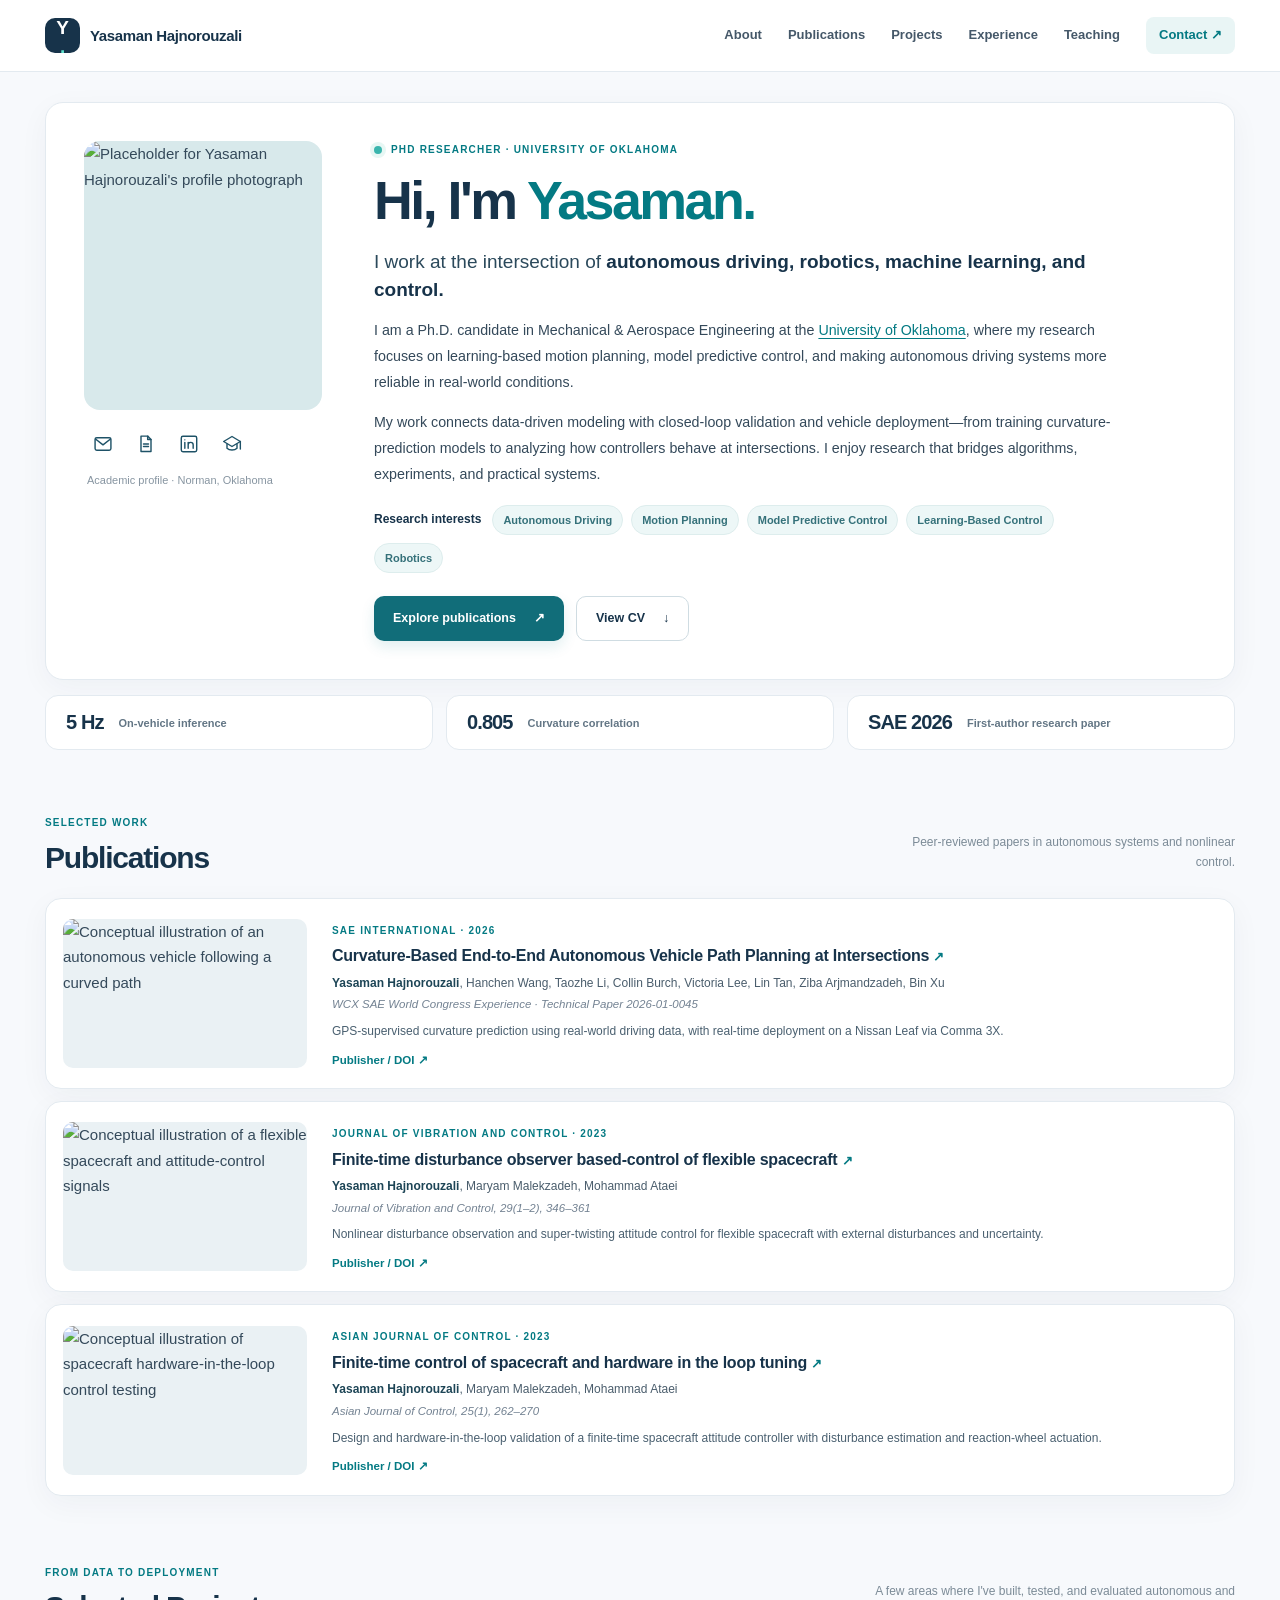
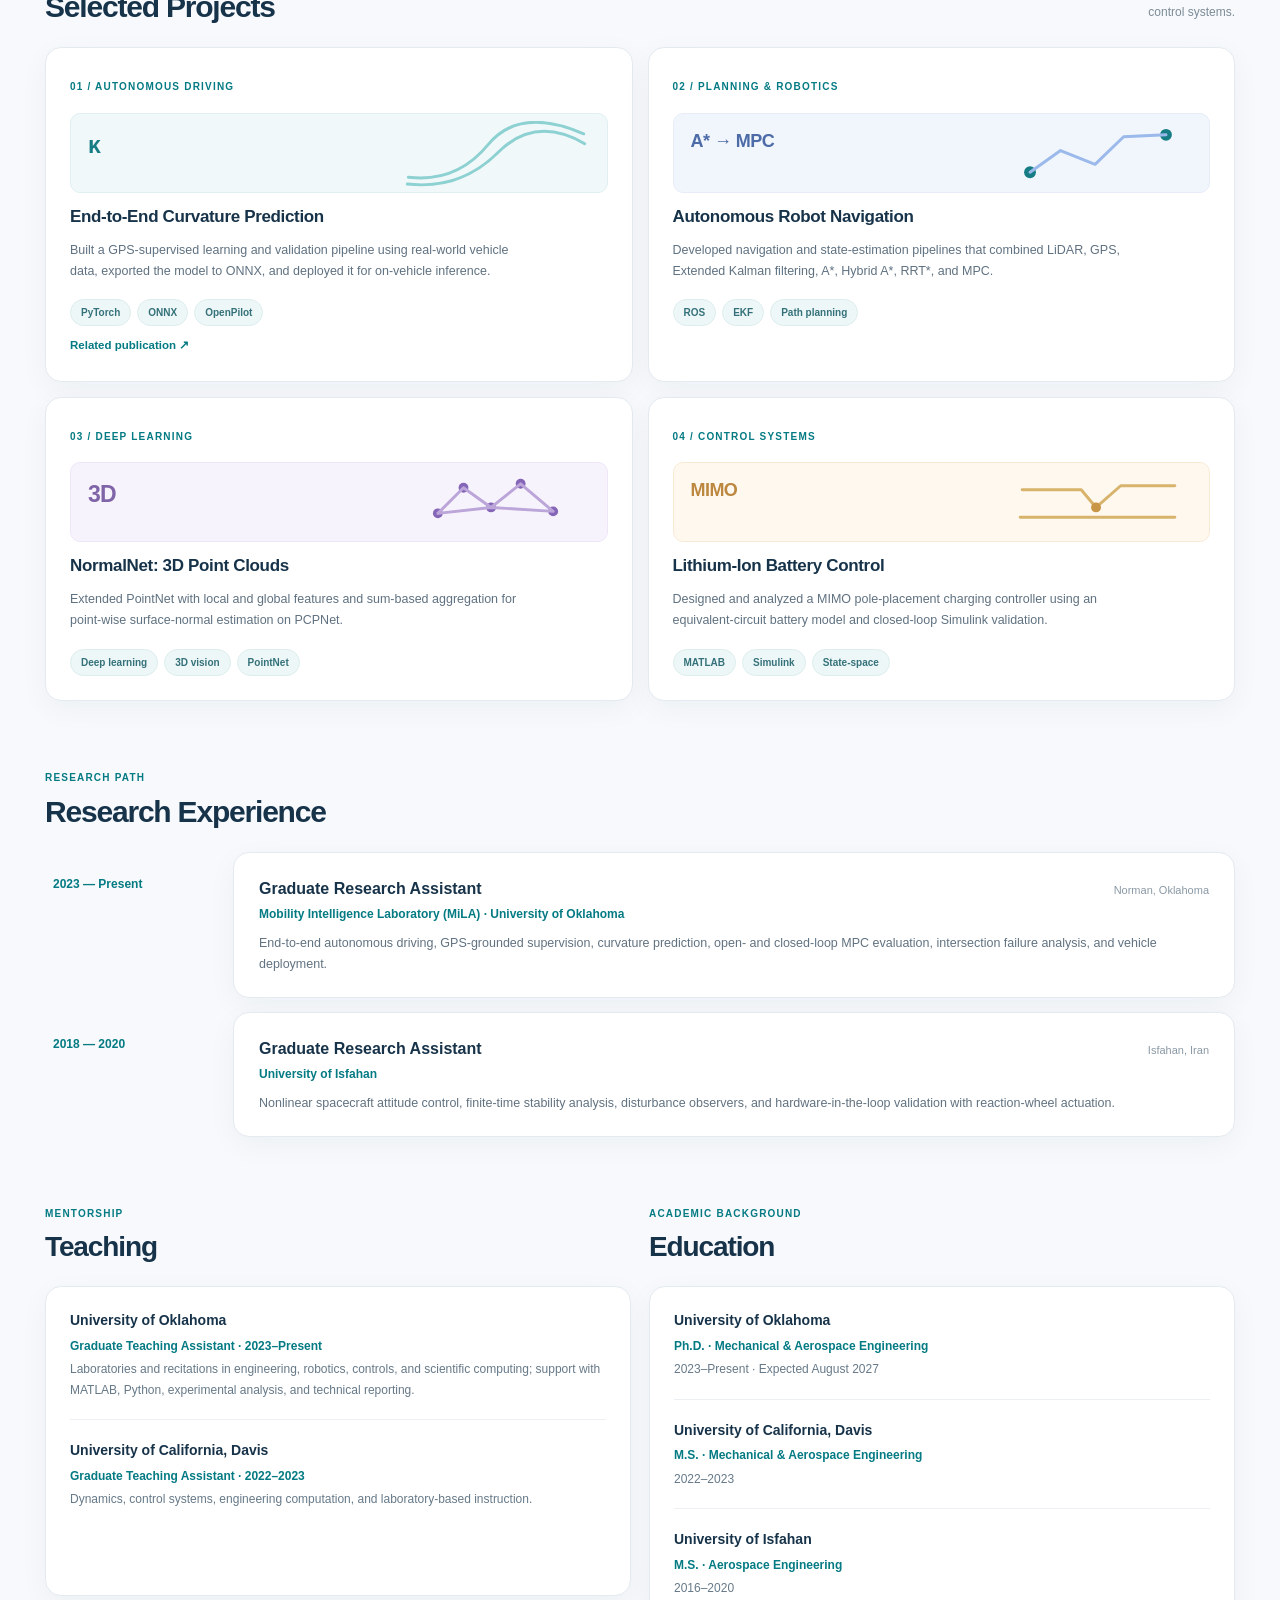
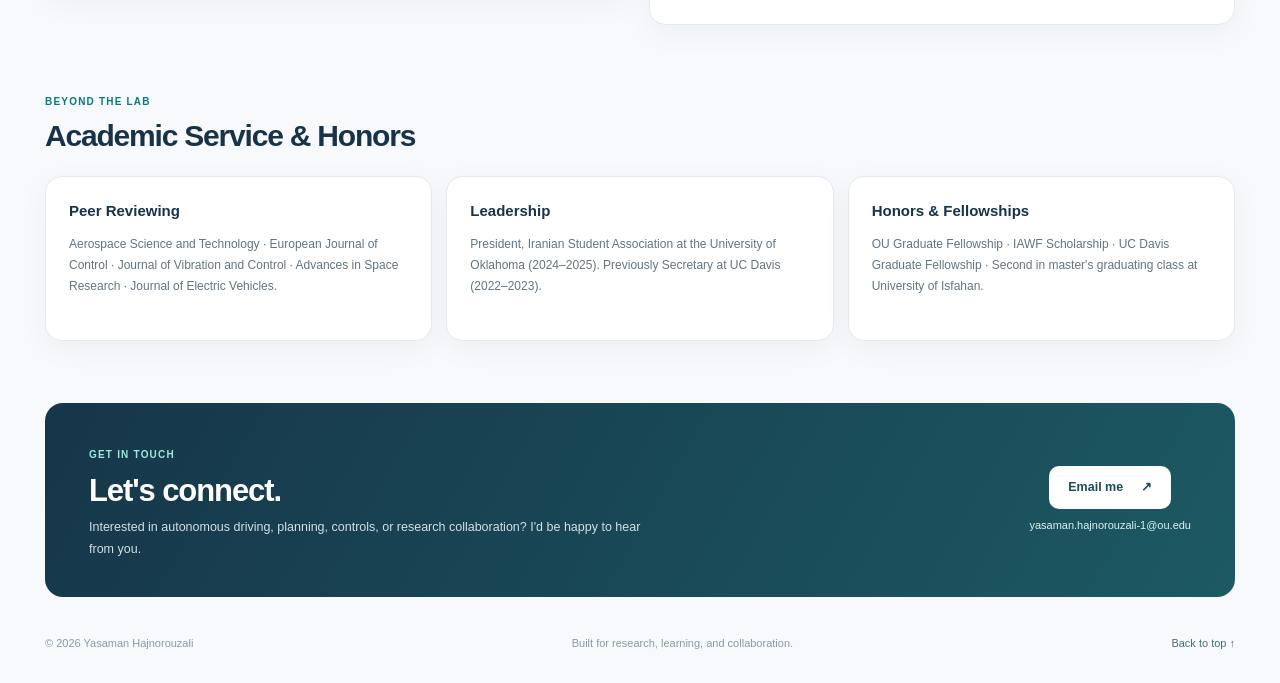
==== index.html @ 94dca572 "Add files via upload" ====
<!doctype html>
<html lang="en">
<head>
  <meta charset="utf-8">
  <meta name="viewport" content="width=device-width, initial-scale=1">
  <meta name="color-scheme" content="light">
  <meta name="theme-color" content="#f7f9fc">
  <meta name="description" content="Yasaman Hajnorouzali is a Ph.D. researcher at the University of Oklahoma working on autonomous driving, learning-based motion planning, and model predictive control.">
  <meta name="author" content="Yasaman Hajnorouzali">
  <meta property="og:type" content="website">
  <meta property="og:title" content="Yasaman Hajnorouzali | Autonomous Driving Research">
  <meta property="og:description" content="Ph.D. researcher in autonomous driving, robotics, and control at the University of Oklahoma.">
  <title>Yasaman Hajnorouzali | Research &amp; Publications</title>
  <link rel="icon" type="image/svg+xml" href="assets/favicon.svg">
  <link rel="stylesheet" href="styles.css">
</head>
<body>
  <a class="skip-link" href="#main">Skip to content</a>
  <header class="site-header">
    <div class="wrap header-inner">
      <a class="brand" href="#top" aria-label="Yasaman Hajnorouzali, home"><span class="brand-icon">Y<span>.</span></span><span class="brand-name">Yasaman Hajnorouzali</span></a>
      <button class="menu-toggle" type="button" aria-controls="primary-navigation" aria-expanded="false" aria-label="Toggle navigation">
        <span></span><span></span><span></span>
      </button>
      <nav id="primary-navigation" class="primary-navigation" aria-label="Main navigation">
        <a href="#about">About</a>
        <a href="#publications">Publications</a>
        <a href="#projects">Projects</a>
        <a href="#experience">Experience</a>
        <a href="#teaching">Teaching</a>
        <a class="nav-contact" href="#contact">Contact <span aria-hidden="true">↗</span></a>
      </nav>
    </div>
  </header>

  <main id="main" class="wrap">
    <section class="hero panel" id="about" aria-labelledby="hero-name">
      <div class="profile-column">
        <!-- Replace this illustration with your own portrait; instructions are in README.md. -->
        <img class="profile-image" src="assets/profile-placeholder.svg" alt="Placeholder for Yasaman Hajnorouzali's profile photograph" width="248" height="280">
        <div class="profile-links" aria-label="Academic and social links">
          <a href="mailto:yasaman.hajnorouzali-1@ou.edu" aria-label="Send email" title="Email">
            <svg viewBox="0 0 24 24" aria-hidden="true"><rect x="2.5" y="4.5" width="19" height="15" rx="2"/><path d="m3 6 9 7 9-7"/></svg>
          </a>
          <a href="assets/Yasaman-Hajnorouzali-Public-CV.pdf" target="_blank" rel="noopener" aria-label="View public CV" title="CV">
            <svg viewBox="0 0 24 24" aria-hidden="true"><path d="M6 2.5h8l4 4V21H6z"/><path d="M14 2.5v4h4M9 12h6M9 15h6"/></svg>
          </a>
          <a href="https://www.linkedin.com/in/yasaman-hajnorouzali" target="_blank" rel="noopener noreferrer" aria-label="LinkedIn profile" title="LinkedIn">
            <svg viewBox="0 0 24 24" aria-hidden="true"><rect x="2.75" y="2.75" width="18.5" height="18.5" rx="2"/><path d="M7 10v7m0-10v.01M11 17v-7m0 3a3 3 0 0 1 6 0v4"/></svg>
          </a>
          <a href="https://scholar.google.com/scholar?q=%22Yasaman+Hajnorouzali%22" target="_blank" rel="noopener noreferrer" aria-label="Search Google Scholar for publications" title="Scholar search">
            <svg viewBox="0 0 24 24" aria-hidden="true"><path d="m2 9 10-6 10 6-10 6z"/><path d="M6 12v5c3 3 9 3 12 0v-5"/><path d="M22 9v9"/></svg>
          </a>
        </div>
        <span class="photo-caption">Academic profile · Norman, Oklahoma</span>
      </div>
      <div class="hero-copy">
        <div class="eyebrow"><span class="status-dot" aria-hidden="true"></span> PHD RESEARCHER · UNIVERSITY OF OKLAHOMA</div>
        <h1 id="hero-name">Hi, I'm <span>Yasaman.</span></h1>
        <p class="hero-lead">I work at the intersection of <strong>autonomous driving, robotics, machine learning, and control.</strong></p>
        <p>I am a Ph.D. candidate in Mechanical &amp; Aerospace Engineering at the <a href="https://www.ou.edu/" target="_blank" rel="noopener noreferrer">University of Oklahoma</a>, where my research focuses on learning-based motion planning, model predictive control, and making autonomous driving systems more reliable in real-world conditions.</p>
        <p>My work connects data-driven modeling with closed-loop validation and vehicle deployment—from training curvature-prediction models to analyzing how controllers behave at intersections. I enjoy research that bridges algorithms, experiments, and practical systems.</p>
        <p class="interests"><strong>Research interests</strong> <span>Autonomous Driving</span><span>Motion Planning</span><span>Model Predictive Control</span><span>Learning-Based Control</span><span>Robotics</span></p>
        <div class="hero-actions">
          <a class="button button-primary" href="#publications">Explore publications <span aria-hidden="true">↗</span></a>
          <a class="button button-outline" href="assets/Yasaman-Hajnorouzali-Public-CV.pdf" target="_blank" rel="noopener">View CV <span aria-hidden="true">↓</span></a>
        </div>
      </div>
    </section>

    <div class="hero-facts" aria-label="Research highlights">
      <div class="fact"><strong>5 Hz</strong><span>On-vehicle inference</span></div>
      <div class="fact"><strong>0.805</strong><span>Curvature correlation</span></div>
      <div class="fact"><strong>SAE 2026</strong><span>First-author research paper</span></div>
    </div>

    <section class="section" id="publications" aria-labelledby="publications-heading">
      <div class="section-header"><div><span class="section-kicker">SELECTED WORK</span><h2 id="publications-heading">Publications</h2></div><p>Peer-reviewed papers in autonomous systems and nonlinear control.</p></div>
      <div class="publication-list">
        <article class="publication card">
          <img src="assets/paper-curvature.svg" alt="Conceptual illustration of an autonomous vehicle following a curved path" width="248" height="150" loading="lazy">
          <div class="publication-copy"><span class="paper-type">SAE INTERNATIONAL · 2026</span><h3><a href="https://doi.org/10.4271/2026-01-0045" target="_blank" rel="noopener noreferrer">Curvature-Based End-to-End Autonomous Vehicle Path Planning at Intersections <span aria-hidden="true">↗</span></a></h3><p class="authors"><strong>Yasaman Hajnorouzali</strong>, Hanchen Wang, Taozhe Li, Collin Burch, Victoria Lee, Lin Tan, Ziba Arjmandzadeh, Bin Xu</p><p class="venue">WCX SAE World Congress Experience · Technical Paper 2026-01-0045</p><p class="paper-desc">GPS-supervised curvature prediction using real-world driving data, with real-time deployment on a Nissan Leaf via Comma 3X.</p><a class="text-link" href="https://doi.org/10.4271/2026-01-0045" target="_blank" rel="noopener noreferrer">Publisher / DOI <span aria-hidden="true">↗</span></a></div>
        </article>
        <article class="publication card">
          <img src="assets/paper-control.svg" alt="Conceptual illustration of a flexible spacecraft and attitude-control signals" width="248" height="150" loading="lazy">
          <div class="publication-copy"><span class="paper-type">JOURNAL OF VIBRATION AND CONTROL · 2023</span><h3><a href="https://doi.org/10.1177/10775463211047685" target="_blank" rel="noopener noreferrer">Finite-time disturbance observer based-control of flexible spacecraft <span aria-hidden="true">↗</span></a></h3><p class="authors"><strong>Yasaman Hajnorouzali</strong>, Maryam Malekzadeh, Mohammad Ataei</p><p class="venue">Journal of Vibration and Control, 29(1–2), 346–361</p><p class="paper-desc">Nonlinear disturbance observation and super-twisting attitude control for flexible spacecraft with external disturbances and uncertainty.</p><a class="text-link" href="https://doi.org/10.1177/10775463211047685" target="_blank" rel="noopener noreferrer">Publisher / DOI <span aria-hidden="true">↗</span></a></div>
        </article>
        <article class="publication card">
          <img src="assets/paper-hil.svg" alt="Conceptual illustration of spacecraft hardware-in-the-loop control testing" width="248" height="150" loading="lazy">
          <div class="publication-copy"><span class="paper-type">ASIAN JOURNAL OF CONTROL · 2023</span><h3><a href="https://doi.org/10.1002/asjc.2770" target="_blank" rel="noopener noreferrer">Finite-time control of spacecraft and hardware in the loop tuning <span aria-hidden="true">↗</span></a></h3><p class="authors"><strong>Yasaman Hajnorouzali</strong>, Maryam Malekzadeh, Mohammad Ataei</p><p class="venue">Asian Journal of Control, 25(1), 262–270</p><p class="paper-desc">Design and hardware-in-the-loop validation of a finite-time spacecraft attitude controller with disturbance estimation and reaction-wheel actuation.</p><a class="text-link" href="https://doi.org/10.1002/asjc.2770" target="_blank" rel="noopener noreferrer">Publisher / DOI <span aria-hidden="true">↗</span></a></div>
        </article>
      </div>
    </section>

    <section class="section" id="projects" aria-labelledby="projects-heading">
      <div class="section-header"><div><span class="section-kicker">FROM DATA TO DEPLOYMENT</span><h2 id="projects-heading">Selected Projects</h2></div><p>A few areas where I've built, tested, and evaluated autonomous and control systems.</p></div>
      <div class="project-grid">
        <article class="project card"><span class="project-number">01 / AUTONOMOUS DRIVING</span><div class="project-mark driving-mark" aria-hidden="true"><span>κ</span><svg viewBox="0 0 190 68"><path d="M6 57 Q55 63 87 24 T184 13"/><path d="M5 64 Q59 70 97 32 T185 23"/></svg></div><h3>End-to-End Curvature Prediction</h3><p>Built a GPS-supervised learning and validation pipeline using real-world vehicle data, exported the model to ONNX, and deployed it for on-vehicle inference.</p><div class="project-tags"><span>PyTorch</span><span>ONNX</span><span>OpenPilot</span></div><a class="text-link" href="https://doi.org/10.4271/2026-01-0045" target="_blank" rel="noopener noreferrer">Related publication ↗</a></article>
        <article class="project card"><span class="project-number">02 / PLANNING &amp; ROBOTICS</span><div class="project-mark robotics-mark" aria-hidden="true"><span>A* → MPC</span><svg viewBox="0 0 190 68"><circle cx="26" cy="52" r="6"/><circle cx="164" cy="14" r="6"/><path d="M26 52 57 30 92 44 121 16 164 14"/></svg></div><h3>Autonomous Robot Navigation</h3><p>Developed navigation and state-estimation pipelines that combined LiDAR, GPS, Extended Kalman filtering, A*, Hybrid A*, RRT*, and MPC.</p><div class="project-tags"><span>ROS</span><span>EKF</span><span>Path planning</span></div></article>
        <article class="project card"><span class="project-number">03 / DEEP LEARNING</span><div class="project-mark net-mark" aria-hidden="true"><span>3D</span><svg viewBox="0 0 190 68"><circle cx="36" cy="44" r="5"/><circle cx="62" cy="18" r="5"/><circle cx="90" cy="38" r="5"/><circle cx="120" cy="14" r="5"/><circle cx="153" cy="42" r="5"/><path d="m36 44 26-26 28 20 30-24 33 28-63-4-54 6"/></svg></div><h3>NormalNet: 3D Point Clouds</h3><p>Extended PointNet with local and global features and sum-based aggregation for point-wise surface-normal estimation on PCPNet.</p><div class="project-tags"><span>Deep learning</span><span>3D vision</span><span>PointNet</span></div></article>
        <article class="project card"><span class="project-number">04 / CONTROL SYSTEMS</span><div class="project-mark battery-mark" aria-hidden="true"><span>MIMO</span><svg viewBox="0 0 190 68"><path d="M16 48H173M18 20h60l15 18 25-22h55"/><circle cx="93" cy="38" r="5"/></svg></div><h3>Lithium-Ion Battery Control</h3><p>Designed and analyzed a MIMO pole-placement charging controller using an equivalent-circuit battery model and closed-loop Simulink validation.</p><div class="project-tags"><span>MATLAB</span><span>Simulink</span><span>State-space</span></div></article>
      </div>
    </section>

    <section class="section" id="experience" aria-labelledby="experience-heading">
      <div class="section-header"><div><span class="section-kicker">RESEARCH PATH</span><h2 id="experience-heading">Research Experience</h2></div></div>
      <div class="timeline">
        <article class="timeline-row"><div class="timeline-date">2023 — Present</div><div class="timeline-content card"><div class="timeline-top"><h3>Graduate Research Assistant</h3><span class="location">Norman, Oklahoma</span></div><p class="org">Mobility Intelligence Laboratory (MiLA) · University of Oklahoma</p><p>End-to-end autonomous driving, GPS-grounded supervision, curvature prediction, open- and closed-loop MPC evaluation, intersection failure analysis, and vehicle deployment.</p></div></article>
        <article class="timeline-row"><div class="timeline-date">2018 — 2020</div><div class="timeline-content card"><div class="timeline-top"><h3>Graduate Research Assistant</h3><span class="location">Isfahan, Iran</span></div><p class="org">University of Isfahan</p><p>Nonlinear spacecraft attitude control, finite-time stability analysis, disturbance observers, and hardware-in-the-loop validation with reaction-wheel actuation.</p></div></article>
      </div>
    </section>

    <div class="lower-grid">
      <section class="section compact-section" id="teaching" aria-labelledby="teaching-heading"><div class="section-header"><div><span class="section-kicker">MENTORSHIP</span><h2 id="teaching-heading">Teaching</h2></div></div><div class="info-card card"><h3>University of Oklahoma</h3><p class="detail">Graduate Teaching Assistant · 2023–Present</p><p>Laboratories and recitations in engineering, robotics, controls, and scientific computing; support with MATLAB, Python, experimental analysis, and technical reporting.</p><hr><h3>University of California, Davis</h3><p class="detail">Graduate Teaching Assistant · 2022–2023</p><p>Dynamics, control systems, engineering computation, and laboratory-based instruction.</p></div></section>
      <section class="section compact-section" id="education" aria-labelledby="education-heading"><div class="section-header"><div><span class="section-kicker">ACADEMIC BACKGROUND</span><h2 id="education-heading">Education</h2></div></div><div class="info-card card"><h3>University of Oklahoma</h3><p class="detail">Ph.D. · Mechanical &amp; Aerospace Engineering</p><p>2023–Present · Expected August 2027</p><hr><h3>University of California, Davis</h3><p class="detail">M.S. · Mechanical &amp; Aerospace Engineering</p><p>2022–2023</p><hr><h3>University of Isfahan</h3><p class="detail">M.S. · Aerospace Engineering</p><p>2016–2020</p></div></section>
    </div>

    <section class="section" id="service" aria-labelledby="service-heading"><div class="section-header"><div><span class="section-kicker">BEYOND THE LAB</span><h2 id="service-heading">Academic Service &amp; Honors</h2></div></div><div class="service-grid"><div class="card service-card"><h3>Peer Reviewing</h3><p>Aerospace Science and Technology · European Journal of Control · Journal of Vibration and Control · Advances in Space Research · Journal of Electric Vehicles.</p></div><div class="card service-card"><h3>Leadership</h3><p>President, Iranian Student Association at the University of Oklahoma (2024–2025). Previously Secretary at UC Davis (2022–2023).</p></div><div class="card service-card"><h3>Honors &amp; Fellowships</h3><p>OU Graduate Fellowship · IAWF Scholarship · UC Davis Graduate Fellowship · Second in master's graduating class at University of Isfahan.</p></div></div></section>

    <section class="contact-section" id="contact" aria-labelledby="contact-heading"><div><span class="section-kicker">GET IN TOUCH</span><h2 id="contact-heading">Let's connect.</h2><p>Interested in autonomous driving, planning, controls, or research collaboration? I'd be happy to hear from you.</p></div><div class="contact-actions"><a class="button button-light" href="mailto:yasaman.hajnorouzali-1@ou.edu">Email me <span aria-hidden="true">↗</span></a><a class="contact-email" href="mailto:yasaman.hajnorouzali-1@ou.edu">yasaman.hajnorouzali-1@ou.edu</a></div></section>
  </main>

  <footer class="footer wrap"><span>© <span id="year">2026</span> Yasaman Hajnorouzali</span><span>Built for research, learning, and collaboration.</span><a href="#top">Back to top ↑</a></footer>
  <script src="script.js" defer></script>
</body>
</html>
---- styles.css ----
:root { --ink:#17334a;--muted:#5b6b78;--text:#34495a;--accent:#047a83;--accent-soft:#e9f5f5;--paper:#ffffff;--bg:#f7f9fc;--stroke:#e3eaf0;--shadow:0 8px 30px rgba(23,51,74,.045); --radius:16px; }
*{box-sizing:border-box}html{scroll-behavior:smooth;scroll-padding-top:90px}body{margin:0;background:var(--bg);color:var(--text);font-family:Inter,-apple-system,BlinkMacSystemFont,"Segoe UI",Roboto,Arial,sans-serif;font-size:15px;line-height:1.7;-webkit-font-smoothing:antialiased}a{color:var(--accent);text-underline-offset:3px}a:hover{color:#055b64}button,a{ -webkit-tap-highlight-color:transparent }a:focus-visible,button:focus-visible{outline:3px solid #42c6c6;outline-offset:4px;border-radius:4px}img{max-width:100%;display:block}.wrap{max-width:1190px;width:min(1190px,calc(100% - 64px));margin:0 auto}.skip-link{position:absolute;left:15px;top:-70px;background:var(--ink);color:white;padding:10px 18px;z-index:40}.skip-link:focus{top:12px}.site-header{height:72px;background:rgba(255,255,255,.94);border-bottom:1px solid var(--stroke);position:sticky;top:0;z-index:30;backdrop-filter:blur(16px)}.header-inner{height:100%;display:flex;align-items:center;justify-content:space-between;gap:24px}.brand{display:flex;align-items:center;gap:10px;text-decoration:none;color:var(--ink);font-weight:780;letter-spacing:-.025em}.brand:hover{color:var(--ink)}.brand-icon{display:grid;place-items:center;width:35px;height:35px;background:var(--ink);border-radius:10px;color:white;font-size:19px;line-height:1}.brand-icon span{color:#5ee2cd}.brand-name{font-size:15px}.primary-navigation{display:flex;align-items:center;gap:26px}.primary-navigation a{color:#455869;font-size:13px;font-weight:650;text-decoration:none;transition:color .2s}.primary-navigation a:hover{color:var(--accent)}.primary-navigation .nav-contact{color:var(--accent);background:var(--accent-soft);padding:7px 13px;border-radius:8px}.menu-toggle{display:none}main{padding-top:30px}.panel,.card{background:var(--paper);border:1px solid var(--stroke);box-shadow:var(--shadow)}.hero{border-radius:18px;padding:38px;display:grid;grid-template-columns:238px minmax(0,1fr);gap:52px;align-items:start}.profile-image{width:100%;height:auto;aspect-ratio:248 / 280;object-fit:cover;border-radius:16px;background:#d8e9eb}.profile-links{display:flex;align-items:center;gap:11px;margin:18px 3px 12px}.profile-links a{display:grid;place-items:center;width:32px;height:32px;color:#1e5267;border-radius:8px;transition:background .2s,transform .2s}.profile-links a:hover{background:var(--accent-soft);transform:translateY(-2px)}.profile-links svg{width:20px;height:20px;fill:none;stroke:currentColor;stroke-linecap:round;stroke-linejoin:round;stroke-width:1.7}.photo-caption{display:block;margin:0 3px;font-size:11px;color:#8795a1;line-height:1.5}.eyebrow,.section-kicker,.paper-type,.project-number{letter-spacing:.12em;font-size:10px;font-weight:800;color:var(--accent)}.eyebrow{display:flex;align-items:center;gap:9px}.status-dot{width:8px;height:8px;background:#3ab5ad;border-radius:50%;box-shadow:0 0 0 4px #e7f7f4}.hero h1{margin:12px 0 10px;font-size:clamp(35px,4.2vw,55px);letter-spacing:-.047em;line-height:1.12;color:var(--ink);font-weight:820}.hero h1 span{color:var(--accent)}.hero-copy>p{max-width:740px;margin:14px 0 0;font-size:14.25px;line-height:1.82}.hero-copy>p.hero-lead{font-size:19px;line-height:1.48;color:#2b495b;margin:18px 0 14px}.hero-copy>p.hero-lead strong{color:var(--ink)}.interests{display:flex;align-items:center;flex-wrap:wrap;gap:8px;margin-top:17px!important}.interests strong{margin-right:3px;color:var(--ink);font-size:12px}.interests span,.project-tags span{font-size:11px;font-weight:650;color:#35717a;background:#edf7f7;border:1px solid #ddeded;padding:4px 10px;border-radius:30px;white-space:nowrap}.hero-actions{display:flex;flex-wrap:wrap;gap:12px;margin-top:23px}.button{display:inline-flex;align-items:center;justify-content:center;gap:18px;border-radius:10px;padding:11px 19px;text-decoration:none;font-size:12.5px;font-weight:760;transition:transform .18s,background .18s,box-shadow .18s}.button:hover{transform:translateY(-2px)}.button-primary{color:white;background:#116d79;box-shadow:0 6px 14px rgba(4,122,131,.12)}.button-primary:hover{color:white;background:#075761}.button-outline{color:var(--ink);background:white;border:1px solid #cfdce2}.button-outline:hover{color:var(--ink);background:#f4f9fa}.hero-facts{display:grid;grid-template-columns:repeat(3,1fr);gap:13px;margin:15px 0 58px}.fact{border:1px solid var(--stroke);background:white;border-radius:13px;padding:14px 20px;display:flex;align-items:center;gap:15px}.fact strong{font-size:20px;letter-spacing:-.045em;color:var(--ink);line-height:1.25;white-space:nowrap}.fact span{font-size:11px;color:#637685;font-weight:650;line-height:1.3}.section{scroll-margin-top:90px;margin:0 auto 62px}.section-header{display:flex;align-items:flex-end;justify-content:space-between;gap:32px;margin-bottom:22px}.section-header h2{color:var(--ink);font-size:30px;font-weight:805;letter-spacing:-.04em;line-height:1.2;margin:6px 0 0}.section-header p{font-size:12px;color:#7c8b97;margin:0 0 3px;max-width:360px;text-align:right}.publication-list{display:grid;gap:12px}.publication{border-radius:var(--radius);display:grid;grid-template-columns:244px minmax(0,1fr);gap:25px;padding:17px;align-items:center;transition:transform .2s,box-shadow .2s}.publication:hover{transform:translateY(-2px);box-shadow:0 12px 36px rgba(23,51,74,.09)}.publication>img{width:244px;height:149px;object-fit:cover;border-radius:10px;background:#eaf1f4}.publication h3{font-size:16px;line-height:1.35;margin:4px 0 7px;letter-spacing:-.015em}.publication h3 a{color:var(--ink);text-decoration:none}.publication h3 a:hover{color:var(--accent)}.publication h3 a span{font-size:13px;color:var(--accent)}.publication p{margin:0}.authors{font-size:12px;line-height:1.55;color:#4a5d6c}.authors strong{color:#1d4556}.venue{font-size:11.5px;color:#738292;font-style:italic;margin-top:3px!important}.paper-desc{font-size:12px;color:#4a6070;line-height:1.55;margin-top:7px!important}.text-link{font-weight:760;font-size:11.5px;text-decoration:none;display:inline-block;margin-top:10px}.text-link:hover{text-decoration:underline}.project-grid{display:grid;grid-template-columns:repeat(2,minmax(0,1fr));gap:15px}.project{border-radius:var(--radius);padding:24px;min-height:300px;position:relative;overflow:hidden}.project h3{margin:10px 0 8px;font-size:17px;letter-spacing:-.02em;color:var(--ink)}.project>p{max-width:450px;margin:0 0 17px;font-size:12.5px;line-height:1.7;color:#5f7180}.project-mark{height:80px;margin:15px 0 5px;position:relative;background:#f0f8f9;border:1px solid #e0eff2;border-radius:10px;overflow:hidden}.project-mark>span{position:absolute;left:17px;top:12px;font-size:23px;letter-spacing:-.03em;color:#177d85;font-weight:800}.project-mark svg{position:absolute;right:16px;bottom:4px;height:67px;width:190px;fill:none;stroke:#8dd1d2;stroke-width:3;stroke-linecap:round;stroke-linejoin:round}.project-mark svg circle{fill:#177d85;stroke:none}.robotics-mark{background:#f1f5fc;border-color:#e6edf8}.robotics-mark>span{font-size:18px;color:#4c6ba7}.robotics-mark svg{stroke:#9bb9ea}.net-mark{background:#f7f3fc;border-color:#eee5f7}.net-mark>span{color:#8064a8}.net-mark svg{stroke:#bba5d9}.net-mark svg circle{fill:#8465b7}.battery-mark{background:#fff8ef;border-color:#f7ead5}.battery-mark>span{font-size:18px;color:#bc883f}.battery-mark svg{stroke:#d7b36c}.battery-mark svg circle{fill:#c99647}.project-tags{display:flex;flex-wrap:wrap;gap:6px}.project-tags span{font-size:10px}.timeline{display:grid;gap:14px}.timeline-row{display:grid;grid-template-columns:170px minmax(0,1fr);gap:18px;align-items:start}.timeline-date{font-size:12px;font-weight:800;color:var(--accent);padding:22px 0 0 8px}.timeline-content{border-radius:var(--radius);padding:22px 25px}.timeline-top{display:flex;justify-content:space-between;align-items:baseline;gap:20px}.timeline-content h3{margin:0;font-size:16px;color:var(--ink)}.timeline-top .location{font-size:11px;color:#8a98a5;white-space:nowrap}.timeline-content .org{font-size:12px;color:var(--accent);margin:2px 0 8px;font-weight:650}.timeline-content p:last-child{margin:0;font-size:12.5px;line-height:1.7;color:#617280}.lower-grid{display:grid;grid-template-columns:1fr 1fr;gap:18px}.lower-grid .section{width:100%;margin-bottom:62px}.compact-section .section-header h2{font-size:28px}.info-card{border-radius:var(--radius);padding:22px 24px;min-height:310px}.info-card h3{font-size:14px;color:var(--ink);margin:0 0 1px}.info-card p{margin:3px 0;font-size:12px;color:#667988;line-height:1.7}.info-card .detail{font-weight:650;color:var(--accent)}.info-card hr{border:0;border-top:1px solid #edf0f3;margin:19px 0}.service-grid{display:grid;grid-template-columns:repeat(3,1fr);gap:14px}.service-card{padding:21px 23px;border-radius:var(--radius);min-height:165px}.service-card h3{margin:0 0 10px;color:var(--ink);font-size:15px}.service-card p{font-size:12px;color:#627483;line-height:1.75;margin:0}.contact-section{scroll-margin-top:90px;background:linear-gradient(120deg,#163649,#1c5963);border-radius:18px;padding:37px 44px;display:flex;align-items:center;justify-content:space-between;gap:25px;color:white;margin:0 0 26px}.contact-section .section-kicker{color:#9fe8dd}.contact-section h2{font-size:31px;letter-spacing:-.035em;line-height:1.15;margin:7px 0 9px}.contact-section p{max-width:555px;color:#d2e1e5;font-size:12.5px;margin:0}.contact-actions{display:flex;flex-direction:column;align-items:center;gap:7px;flex-shrink:0}.button-light{background:white;color:#1a4c5a}.button-light:hover{background:#e4f8f6;color:#1a4c5a}.contact-email{font-size:11px;color:#d8f4ee;text-decoration:none}.contact-email:hover{color:white}.footer{display:flex;align-items:center;justify-content:space-between;gap:20px;padding:11px 0 30px;color:#8a9aa6;font-size:11px}.footer a{text-decoration:none;color:#486c7d}@media(max-width:900px){.wrap{width:min(100% - 40px,1190px)}.primary-navigation{gap:14px}.hero{grid-template-columns:205px 1fr;gap:25px;padding:25px}.hero h1{font-size:43px}.publication{grid-template-columns:208px 1fr}.publication>img{width:208px}.hero-facts .fact{display:block}.fact span{display:block;margin-top:4px}.service-grid{grid-template-columns:1fr 1fr}.service-grid>.service-card:last-child{grid-column:1 / -1}.photo-caption{font-size:10px}}@media(max-width:680px){html{scroll-padding-top:76px}.wrap{width:calc(100% - 30px)}.site-header{height:65px}.brand-name{font-size:13px}.menu-toggle{display:flex;border:0;background:transparent;width:36px;height:36px;flex-direction:column;justify-content:center;gap:5px;align-items:center;cursor:pointer}.menu-toggle span{width:22px;height:2px;background:var(--ink);border-radius:3px}.primary-navigation{display:none;position:absolute;top:65px;left:0;right:0;padding:12px 20px 18px;background:white;border-bottom:1px solid var(--stroke);box-shadow:0 10px 15px rgba(0,0,0,.04);flex-direction:column;align-items:stretch;gap:1px}.primary-navigation.is-open{display:flex}.primary-navigation a{font-size:14px;padding:10px 12px}.primary-navigation .nav-contact{padding:10px 12px}main{padding-top:15px}.hero{grid-template-columns:1fr;gap:23px;padding:20px}.profile-column{display:grid;grid-template-columns:148px minmax(0,1fr);column-gap:20px;align-items:start}.profile-image{width:148px;grid-row:span 2}.profile-links{margin:12px 0 0;flex-wrap:wrap;gap:4px}.photo-caption{font-size:11px;align-self:start;grid-column:2}.hero h1{font-size:40px;margin-top:11px}.hero-copy>p.hero-lead{font-size:17px}.hero-copy>p{font-size:13px}.eyebrow{font-size:9px}.hero-facts{gap:7px;margin:10px 0 40px}.fact{padding:12px 9px!important;text-align:center}.fact strong{font-size:17px}.fact span{font-size:9px}.section{margin-bottom:46px}.section-header{display:block;margin-bottom:15px}.section-header h2{font-size:27px}.section-header p{margin:8px 0 0;text-align:left;max-width:none}.publication{grid-template-columns:1fr;gap:12px;padding:13px}.publication>img{width:100%;height:160px}.publication-copy{padding:0 6px 9px}.publication h3{font-size:15px}.paper-desc{font-size:11.5px}.project-grid{grid-template-columns:1fr}.project{min-height:0}.timeline-row{grid-template-columns:1fr;gap:6px}.timeline-date{padding:0 4px}.timeline-content{padding:18px}.timeline-top{display:block}.timeline-top .location{display:block}.lower-grid{grid-template-columns:1fr;gap:0}.lower-grid .section{margin-bottom:44px}.info-card{min-height:0}.service-grid{grid-template-columns:1fr}.service-grid>.service-card:last-child{grid-column:auto}.service-card{min-height:0}.contact-section{display:block;padding:30px 24px}.contact-actions{margin-top:22px;align-items:flex-start}.footer{flex-direction:column;align-items:flex-start;gap:5px}}@media(prefers-reduced-motion:reduce){html{scroll-behavior:auto}*,*:before,*:after{transition:none!important;animation:none!important}}
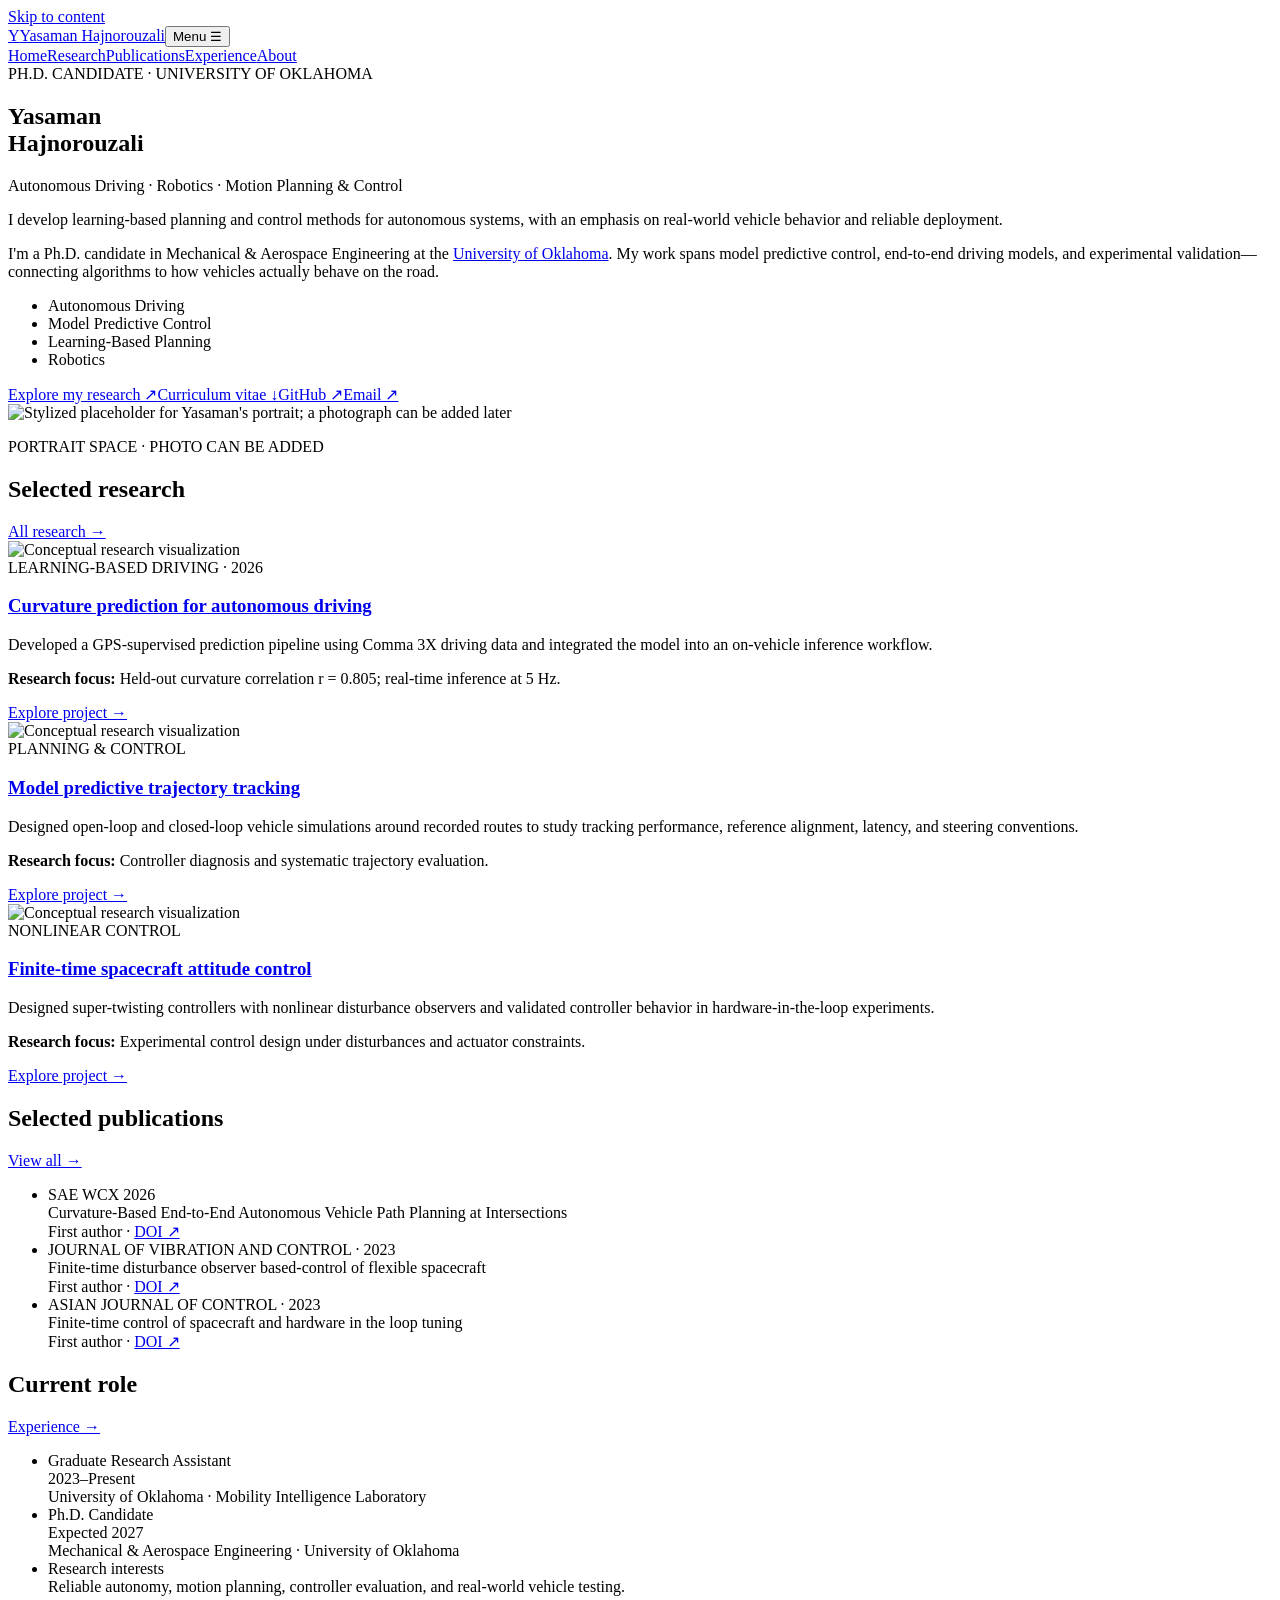
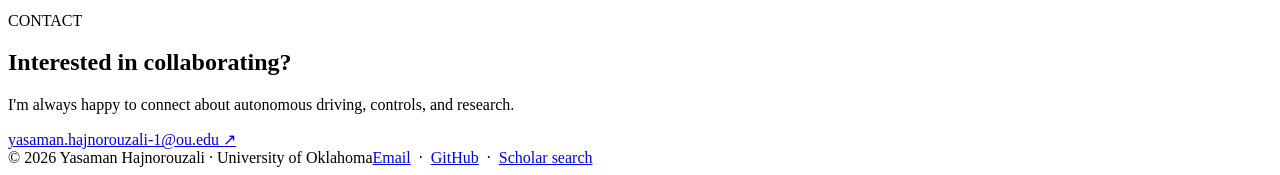
==== commit a63a45ee: "Add files via upload" ====
--- a/index.html
+++ b/index.html
@@ -1,126 +1 @@
-<!doctype html>
-<html lang="en">
-<head>
-  <meta charset="utf-8">
-  <meta name="viewport" content="width=device-width, initial-scale=1">
-  <meta name="color-scheme" content="light">
-  <meta name="theme-color" content="#f7f9fc">
-  <meta name="description" content="Yasaman Hajnorouzali is a Ph.D. researcher at the University of Oklahoma working on autonomous driving, learning-based motion planning, and model predictive control.">
-  <meta name="author" content="Yasaman Hajnorouzali">
-  <meta property="og:type" content="website">
-  <meta property="og:title" content="Yasaman Hajnorouzali | Autonomous Driving Research">
-  <meta property="og:description" content="Ph.D. researcher in autonomous driving, robotics, and control at the University of Oklahoma.">
-  <title>Yasaman Hajnorouzali | Research &amp; Publications</title>
-  <link rel="icon" type="image/svg+xml" href="assets/favicon.svg">
-  <link rel="stylesheet" href="styles.css">
-</head>
-<body>
-  <a class="skip-link" href="#main">Skip to content</a>
-  <header class="site-header">
-    <div class="wrap header-inner">
-      <a class="brand" href="#top" aria-label="Yasaman Hajnorouzali, home"><span class="brand-icon">Y<span>.</span></span><span class="brand-name">Yasaman Hajnorouzali</span></a>
-      <button class="menu-toggle" type="button" aria-controls="primary-navigation" aria-expanded="false" aria-label="Toggle navigation">
-        <span></span><span></span><span></span>
-      </button>
-      <nav id="primary-navigation" class="primary-navigation" aria-label="Main navigation">
-        <a href="#about">About</a>
-        <a href="#publications">Publications</a>
-        <a href="#projects">Projects</a>
-        <a href="#experience">Experience</a>
-        <a href="#teaching">Teaching</a>
-        <a class="nav-contact" href="#contact">Contact <span aria-hidden="true">↗</span></a>
-      </nav>
-    </div>
-  </header>
-
-  <main id="main" class="wrap">
-    <section class="hero panel" id="about" aria-labelledby="hero-name">
-      <div class="profile-column">
-        <!-- Replace this illustration with your own portrait; instructions are in README.md. -->
-        <img class="profile-image" src="assets/profile-placeholder.svg" alt="Placeholder for Yasaman Hajnorouzali's profile photograph" width="248" height="280">
-        <div class="profile-links" aria-label="Academic and social links">
-          <a href="mailto:yasaman.hajnorouzali-1@ou.edu" aria-label="Send email" title="Email">
-            <svg viewBox="0 0 24 24" aria-hidden="true"><rect x="2.5" y="4.5" width="19" height="15" rx="2"/><path d="m3 6 9 7 9-7"/></svg>
-          </a>
-          <a href="assets/Yasaman-Hajnorouzali-Public-CV.pdf" target="_blank" rel="noopener" aria-label="View public CV" title="CV">
-            <svg viewBox="0 0 24 24" aria-hidden="true"><path d="M6 2.5h8l4 4V21H6z"/><path d="M14 2.5v4h4M9 12h6M9 15h6"/></svg>
-          </a>
-          <a href="https://www.linkedin.com/in/yasaman-hajnorouzali" target="_blank" rel="noopener noreferrer" aria-label="LinkedIn profile" title="LinkedIn">
-            <svg viewBox="0 0 24 24" aria-hidden="true"><rect x="2.75" y="2.75" width="18.5" height="18.5" rx="2"/><path d="M7 10v7m0-10v.01M11 17v-7m0 3a3 3 0 0 1 6 0v4"/></svg>
-          </a>
-          <a href="https://scholar.google.com/scholar?q=%22Yasaman+Hajnorouzali%22" target="_blank" rel="noopener noreferrer" aria-label="Search Google Scholar for publications" title="Scholar search">
-            <svg viewBox="0 0 24 24" aria-hidden="true"><path d="m2 9 10-6 10 6-10 6z"/><path d="M6 12v5c3 3 9 3 12 0v-5"/><path d="M22 9v9"/></svg>
-          </a>
-        </div>
-        <span class="photo-caption">Academic profile · Norman, Oklahoma</span>
-      </div>
-      <div class="hero-copy">
-        <div class="eyebrow"><span class="status-dot" aria-hidden="true"></span> PHD RESEARCHER · UNIVERSITY OF OKLAHOMA</div>
-        <h1 id="hero-name">Hi, I'm <span>Yasaman.</span></h1>
-        <p class="hero-lead">I work at the intersection of <strong>autonomous driving, robotics, machine learning, and control.</strong></p>
-        <p>I am a Ph.D. candidate in Mechanical &amp; Aerospace Engineering at the <a href="https://www.ou.edu/" target="_blank" rel="noopener noreferrer">University of Oklahoma</a>, where my research focuses on learning-based motion planning, model predictive control, and making autonomous driving systems more reliable in real-world conditions.</p>
-        <p>My work connects data-driven modeling with closed-loop validation and vehicle deployment—from training curvature-prediction models to analyzing how controllers behave at intersections. I enjoy research that bridges algorithms, experiments, and practical systems.</p>
-        <p class="interests"><strong>Research interests</strong> <span>Autonomous Driving</span><span>Motion Planning</span><span>Model Predictive Control</span><span>Learning-Based Control</span><span>Robotics</span></p>
-        <div class="hero-actions">
-          <a class="button button-primary" href="#publications">Explore publications <span aria-hidden="true">↗</span></a>
-          <a class="button button-outline" href="assets/Yasaman-Hajnorouzali-Public-CV.pdf" target="_blank" rel="noopener">View CV <span aria-hidden="true">↓</span></a>
-        </div>
-      </div>
-    </section>
-
-    <div class="hero-facts" aria-label="Research highlights">
-      <div class="fact"><strong>5 Hz</strong><span>On-vehicle inference</span></div>
-      <div class="fact"><strong>0.805</strong><span>Curvature correlation</span></div>
-      <div class="fact"><strong>SAE 2026</strong><span>First-author research paper</span></div>
-    </div>
-
-    <section class="section" id="publications" aria-labelledby="publications-heading">
-      <div class="section-header"><div><span class="section-kicker">SELECTED WORK</span><h2 id="publications-heading">Publications</h2></div><p>Peer-reviewed papers in autonomous systems and nonlinear control.</p></div>
-      <div class="publication-list">
-        <article class="publication card">
-          <img src="assets/paper-curvature.svg" alt="Conceptual illustration of an autonomous vehicle following a curved path" width="248" height="150" loading="lazy">
-          <div class="publication-copy"><span class="paper-type">SAE INTERNATIONAL · 2026</span><h3><a href="https://doi.org/10.4271/2026-01-0045" target="_blank" rel="noopener noreferrer">Curvature-Based End-to-End Autonomous Vehicle Path Planning at Intersections <span aria-hidden="true">↗</span></a></h3><p class="authors"><strong>Yasaman Hajnorouzali</strong>, Hanchen Wang, Taozhe Li, Collin Burch, Victoria Lee, Lin Tan, Ziba Arjmandzadeh, Bin Xu</p><p class="venue">WCX SAE World Congress Experience · Technical Paper 2026-01-0045</p><p class="paper-desc">GPS-supervised curvature prediction using real-world driving data, with real-time deployment on a Nissan Leaf via Comma 3X.</p><a class="text-link" href="https://doi.org/10.4271/2026-01-0045" target="_blank" rel="noopener noreferrer">Publisher / DOI <span aria-hidden="true">↗</span></a></div>
-        </article>
-        <article class="publication card">
-          <img src="assets/paper-control.svg" alt="Conceptual illustration of a flexible spacecraft and attitude-control signals" width="248" height="150" loading="lazy">
-          <div class="publication-copy"><span class="paper-type">JOURNAL OF VIBRATION AND CONTROL · 2023</span><h3><a href="https://doi.org/10.1177/10775463211047685" target="_blank" rel="noopener noreferrer">Finite-time disturbance observer based-control of flexible spacecraft <span aria-hidden="true">↗</span></a></h3><p class="authors"><strong>Yasaman Hajnorouzali</strong>, Maryam Malekzadeh, Mohammad Ataei</p><p class="venue">Journal of Vibration and Control, 29(1–2), 346–361</p><p class="paper-desc">Nonlinear disturbance observation and super-twisting attitude control for flexible spacecraft with external disturbances and uncertainty.</p><a class="text-link" href="https://doi.org/10.1177/10775463211047685" target="_blank" rel="noopener noreferrer">Publisher / DOI <span aria-hidden="true">↗</span></a></div>
-        </article>
-        <article class="publication card">
-          <img src="assets/paper-hil.svg" alt="Conceptual illustration of spacecraft hardware-in-the-loop control testing" width="248" height="150" loading="lazy">
-          <div class="publication-copy"><span class="paper-type">ASIAN JOURNAL OF CONTROL · 2023</span><h3><a href="https://doi.org/10.1002/asjc.2770" target="_blank" rel="noopener noreferrer">Finite-time control of spacecraft and hardware in the loop tuning <span aria-hidden="true">↗</span></a></h3><p class="authors"><strong>Yasaman Hajnorouzali</strong>, Maryam Malekzadeh, Mohammad Ataei</p><p class="venue">Asian Journal of Control, 25(1), 262–270</p><p class="paper-desc">Design and hardware-in-the-loop validation of a finite-time spacecraft attitude controller with disturbance estimation and reaction-wheel actuation.</p><a class="text-link" href="https://doi.org/10.1002/asjc.2770" target="_blank" rel="noopener noreferrer">Publisher / DOI <span aria-hidden="true">↗</span></a></div>
-        </article>
-      </div>
-    </section>
-
-    <section class="section" id="projects" aria-labelledby="projects-heading">
-      <div class="section-header"><div><span class="section-kicker">FROM DATA TO DEPLOYMENT</span><h2 id="projects-heading">Selected Projects</h2></div><p>A few areas where I've built, tested, and evaluated autonomous and control systems.</p></div>
-      <div class="project-grid">
-        <article class="project card"><span class="project-number">01 / AUTONOMOUS DRIVING</span><div class="project-mark driving-mark" aria-hidden="true"><span>κ</span><svg viewBox="0 0 190 68"><path d="M6 57 Q55 63 87 24 T184 13"/><path d="M5 64 Q59 70 97 32 T185 23"/></svg></div><h3>End-to-End Curvature Prediction</h3><p>Built a GPS-supervised learning and validation pipeline using real-world vehicle data, exported the model to ONNX, and deployed it for on-vehicle inference.</p><div class="project-tags"><span>PyTorch</span><span>ONNX</span><span>OpenPilot</span></div><a class="text-link" href="https://doi.org/10.4271/2026-01-0045" target="_blank" rel="noopener noreferrer">Related publication ↗</a></article>
-        <article class="project card"><span class="project-number">02 / PLANNING &amp; ROBOTICS</span><div class="project-mark robotics-mark" aria-hidden="true"><span>A* → MPC</span><svg viewBox="0 0 190 68"><circle cx="26" cy="52" r="6"/><circle cx="164" cy="14" r="6"/><path d="M26 52 57 30 92 44 121 16 164 14"/></svg></div><h3>Autonomous Robot Navigation</h3><p>Developed navigation and state-estimation pipelines that combined LiDAR, GPS, Extended Kalman filtering, A*, Hybrid A*, RRT*, and MPC.</p><div class="project-tags"><span>ROS</span><span>EKF</span><span>Path planning</span></div></article>
-        <article class="project card"><span class="project-number">03 / DEEP LEARNING</span><div class="project-mark net-mark" aria-hidden="true"><span>3D</span><svg viewBox="0 0 190 68"><circle cx="36" cy="44" r="5"/><circle cx="62" cy="18" r="5"/><circle cx="90" cy="38" r="5"/><circle cx="120" cy="14" r="5"/><circle cx="153" cy="42" r="5"/><path d="m36 44 26-26 28 20 30-24 33 28-63-4-54 6"/></svg></div><h3>NormalNet: 3D Point Clouds</h3><p>Extended PointNet with local and global features and sum-based aggregation for point-wise surface-normal estimation on PCPNet.</p><div class="project-tags"><span>Deep learning</span><span>3D vision</span><span>PointNet</span></div></article>
-        <article class="project card"><span class="project-number">04 / CONTROL SYSTEMS</span><div class="project-mark battery-mark" aria-hidden="true"><span>MIMO</span><svg viewBox="0 0 190 68"><path d="M16 48H173M18 20h60l15 18 25-22h55"/><circle cx="93" cy="38" r="5"/></svg></div><h3>Lithium-Ion Battery Control</h3><p>Designed and analyzed a MIMO pole-placement charging controller using an equivalent-circuit battery model and closed-loop Simulink validation.</p><div class="project-tags"><span>MATLAB</span><span>Simulink</span><span>State-space</span></div></article>
-      </div>
-    </section>
-
-    <section class="section" id="experience" aria-labelledby="experience-heading">
-      <div class="section-header"><div><span class="section-kicker">RESEARCH PATH</span><h2 id="experience-heading">Research Experience</h2></div></div>
-      <div class="timeline">
-        <article class="timeline-row"><div class="timeline-date">2023 — Present</div><div class="timeline-content card"><div class="timeline-top"><h3>Graduate Research Assistant</h3><span class="location">Norman, Oklahoma</span></div><p class="org">Mobility Intelligence Laboratory (MiLA) · University of Oklahoma</p><p>End-to-end autonomous driving, GPS-grounded supervision, curvature prediction, open- and closed-loop MPC evaluation, intersection failure analysis, and vehicle deployment.</p></div></article>
-        <article class="timeline-row"><div class="timeline-date">2018 — 2020</div><div class="timeline-content card"><div class="timeline-top"><h3>Graduate Research Assistant</h3><span class="location">Isfahan, Iran</span></div><p class="org">University of Isfahan</p><p>Nonlinear spacecraft attitude control, finite-time stability analysis, disturbance observers, and hardware-in-the-loop validation with reaction-wheel actuation.</p></div></article>
-      </div>
-    </section>
-
-    <div class="lower-grid">
-      <section class="section compact-section" id="teaching" aria-labelledby="teaching-heading"><div class="section-header"><div><span class="section-kicker">MENTORSHIP</span><h2 id="teaching-heading">Teaching</h2></div></div><div class="info-card card"><h3>University of Oklahoma</h3><p class="detail">Graduate Teaching Assistant · 2023–Present</p><p>Laboratories and recitations in engineering, robotics, controls, and scientific computing; support with MATLAB, Python, experimental analysis, and technical reporting.</p><hr><h3>University of California, Davis</h3><p class="detail">Graduate Teaching Assistant · 2022–2023</p><p>Dynamics, control systems, engineering computation, and laboratory-based instruction.</p></div></section>
-      <section class="section compact-section" id="education" aria-labelledby="education-heading"><div class="section-header"><div><span class="section-kicker">ACADEMIC BACKGROUND</span><h2 id="education-heading">Education</h2></div></div><div class="info-card card"><h3>University of Oklahoma</h3><p class="detail">Ph.D. · Mechanical &amp; Aerospace Engineering</p><p>2023–Present · Expected August 2027</p><hr><h3>University of California, Davis</h3><p class="detail">M.S. · Mechanical &amp; Aerospace Engineering</p><p>2022–2023</p><hr><h3>University of Isfahan</h3><p class="detail">M.S. · Aerospace Engineering</p><p>2016–2020</p></div></section>
-    </div>
-
-    <section class="section" id="service" aria-labelledby="service-heading"><div class="section-header"><div><span class="section-kicker">BEYOND THE LAB</span><h2 id="service-heading">Academic Service &amp; Honors</h2></div></div><div class="service-grid"><div class="card service-card"><h3>Peer Reviewing</h3><p>Aerospace Science and Technology · European Journal of Control · Journal of Vibration and Control · Advances in Space Research · Journal of Electric Vehicles.</p></div><div class="card service-card"><h3>Leadership</h3><p>President, Iranian Student Association at the University of Oklahoma (2024–2025). Previously Secretary at UC Davis (2022–2023).</p></div><div class="card service-card"><h3>Honors &amp; Fellowships</h3><p>OU Graduate Fellowship · IAWF Scholarship · UC Davis Graduate Fellowship · Second in master's graduating class at University of Isfahan.</p></div></div></section>
-
-    <section class="contact-section" id="contact" aria-labelledby="contact-heading"><div><span class="section-kicker">GET IN TOUCH</span><h2 id="contact-heading">Let's connect.</h2><p>Interested in autonomous driving, planning, controls, or research collaboration? I'd be happy to hear from you.</p></div><div class="contact-actions"><a class="button button-light" href="mailto:yasaman.hajnorouzali-1@ou.edu">Email me <span aria-hidden="true">↗</span></a><a class="contact-email" href="mailto:yasaman.hajnorouzali-1@ou.edu">yasaman.hajnorouzali-1@ou.edu</a></div></section>
-  </main>
-
-  <footer class="footer wrap"><span>© <span id="year">2026</span> Yasaman Hajnorouzali</span><span>Built for research, learning, and collaboration.</span><a href="#top">Back to top ↑</a></footer>
-  <script src="script.js" defer></script>
-</body>
-</html>
+<!doctype html><html lang="en"><head><meta charset="utf-8"><meta name="viewport" content="width=device-width,initial-scale=1"><meta name="theme-color" content="#fffefc"><meta name="description" content="Yasaman Hajnorouzali, Ph.D. candidate at the University of Oklahoma researching autonomous driving, motion planning, robotics, and model predictive control."><meta property="og:title" content="Home | Yasaman Hajnorouzali"><meta property="og:description" content="Research in autonomous driving, robotics, and model predictive control."><title>Home | Yasaman Hajnorouzali</title><link rel="icon" href="assets/favicon.svg" type="image/svg+xml"><link rel="stylesheet" href="assets/style.css"></head><body><a href="#main" class="skip">Skip to content</a><header class="site-header"><nav class="container nav-shell" aria-label="Main navigation"><a class="wordmark" href="index.html"><span class="mark">Y</span><span>Yasaman Hajnorouzali</span></a><button class="menu-button" aria-controls="nav" aria-expanded="false" type="button">Menu ☰</button><div id="nav" class="nav-links"><a href="index.html" aria-current="page">Home</a><a href="research.html">Research</a><a href="publications.html">Publications</a><a href="experience.html">Experience</a><a href="about.html">About</a></div></nav></header><main id="main" class="container"><section class="hero"><div><div class="hero-rule"></div><span class="kicker">PH.D. CANDIDATE · UNIVERSITY OF OKLAHOMA</span><h1>Yasaman<br>Hajnorouzali</h1><p class="role">Autonomous Driving · Robotics · Motion Planning &amp; Control</p><p class="pitch">I develop learning-based planning and control methods for autonomous systems, with an emphasis on real-world vehicle behavior and reliable deployment.</p><p class="intro">I'm a Ph.D. candidate in Mechanical &amp; Aerospace Engineering at the <a href="https://www.ou.edu/" target="_blank" rel="noopener noreferrer">University of Oklahoma</a>. My work spans model predictive control, end-to-end driving models, and experimental validation—connecting algorithms to how vehicles actually behave on the road.</p><ul class="topics"><li>Autonomous Driving</li><li>Model Predictive Control</li><li>Learning-Based Planning</li><li>Robotics</li></ul><div class="underlinks"><a href="research.html">Explore my research ↗</a><a href="assets/Yasaman-Hajnorouzali-Public-CV.pdf" target="_blank" rel="noopener noreferrer">Curriculum vitae ↓</a><a href="https://github.com/Sanaznor71" target="_blank" rel="noopener noreferrer">GitHub ↗</a><a href="mailto:yasaman.hajnorouzali-1@ou.edu">Email ↗</a></div></div><div class="hero-art"><div class="portrait-frame"><img src="assets/portrait-placeholder.svg" alt="Stylized placeholder for Yasaman's portrait; a photograph can be added later"></div><p class="portrait-caption">PORTRAIT SPACE · PHOTO CAN BE ADDED</p></div></section><section class="home-section" id="selected-work"><div class="section-heading"><h2>Selected research</h2><a class="all-link" href="research.html">All research →</a></div><article class="work-row"><img class="work-visual" src="assets/curvature.svg" alt="Conceptual research visualization" loading="lazy"><div><div class="eyebrow">LEARNING-BASED DRIVING · 2026</div><h3><a href="research.html#curvature">Curvature prediction for autonomous driving</a></h3><p>Developed a GPS-supervised prediction pipeline using Comma 3X driving data and integrated the model into an on-vehicle inference workflow.</p><p class="result"><strong>Research focus:</strong> Held-out curvature correlation r = 0.805; real-time inference at 5 Hz.</p><a class="text-link" href="research.html#curvature">Explore project →</a></div></article><article class="work-row"><img class="work-visual" src="assets/mpc.svg" alt="Conceptual research visualization" loading="lazy"><div><div class="eyebrow">PLANNING &amp; CONTROL</div><h3><a href="research.html#mpc">Model predictive trajectory tracking</a></h3><p>Designed open-loop and closed-loop vehicle simulations around recorded routes to study tracking performance, reference alignment, latency, and steering conventions.</p><p class="result"><strong>Research focus:</strong> Controller diagnosis and systematic trajectory evaluation.</p><a class="text-link" href="research.html#mpc">Explore project →</a></div></article><article class="work-row"><img class="work-visual" src="assets/spacecraft.svg" alt="Conceptual research visualization" loading="lazy"><div><div class="eyebrow">NONLINEAR CONTROL</div><h3><a href="research.html#spacecraft">Finite-time spacecraft attitude control</a></h3><p>Designed super-twisting controllers with nonlinear disturbance observers and validated controller behavior in hardware-in-the-loop experiments.</p><p class="result"><strong>Research focus:</strong> Experimental control design under disturbances and actuator constraints.</p><a class="text-link" href="research.html#spacecraft">Explore project →</a></div></article></section><div class="cols"><section class="home-section"><div class="section-heading"><h2>Selected publications</h2><a class="all-link" href="publications.html">View all →</a></div><ul class="plain-list"><li><div class="eyebrow">SAE WCX 2026</div><div class="row-title">Curvature-Based End-to-End Autonomous Vehicle Path Planning at Intersections</div><div class="row-note">First author · <a href="https://doi.org/10.4271/2026-01-0045" target="_blank" rel="noopener noreferrer">DOI ↗</a></div></li><li><div class="eyebrow">JOURNAL OF VIBRATION AND CONTROL · 2023</div><div class="row-title">Finite-time disturbance observer based-control of flexible spacecraft</div><div class="row-note">First author · <a href="https://doi.org/10.1177/10775463211047685" target="_blank" rel="noopener noreferrer">DOI ↗</a></div></li><li><div class="eyebrow">ASIAN JOURNAL OF CONTROL · 2023</div><div class="row-title">Finite-time control of spacecraft and hardware in the loop tuning</div><div class="row-note">First author · <a href="https://doi.org/10.1002/asjc.2770" target="_blank" rel="noopener noreferrer">DOI ↗</a></div></li></ul></section><section class="home-section"><div class="section-heading"><h2>Current role</h2><a class="all-link" href="experience.html">Experience →</a></div><ul class="plain-list"><li><div class="row-flex"><div class="row-title">Graduate Research Assistant</div><span class="date">2023–Present</span></div><div class="row-note">University of Oklahoma · Mobility Intelligence Laboratory</div></li><li><div class="row-flex"><div class="row-title">Ph.D. Candidate</div><span class="date">Expected 2027</span></div><div class="row-note">Mechanical &amp; Aerospace Engineering · University of Oklahoma</div></li><li><div class="row-title">Research interests</div><div class="row-note">Reliable autonomy, motion planning, controller evaluation, and real-world vehicle testing.</div></li></ul></section></div><section class="contact-band"><div><span class="kicker">CONTACT</span><h2>Interested in collaborating?</h2><p>I'm always happy to connect about autonomous driving, controls, and research.</p></div><a href="mailto:yasaman.hajnorouzali-1@ou.edu">yasaman.hajnorouzali-1@ou.edu ↗</a></section><footer class="footer"><div class="footer-inner"><span>© <span id="year">2026</span> Yasaman Hajnorouzali · University of Oklahoma</span><span><a href="mailto:yasaman.hajnorouzali-1@ou.edu">Email</a> &nbsp;·&nbsp; <a href="https://github.com/Sanaznor71" target="_blank" rel="noopener noreferrer">GitHub</a> &nbsp;·&nbsp; <a href="https://scholar.google.com/scholar?q=%22Yasaman+Hajnorouzali%22" target="_blank" rel="noopener noreferrer">Scholar search</a></span></div></footer></main><script src="assets/main.js" defer></script></body></html>
